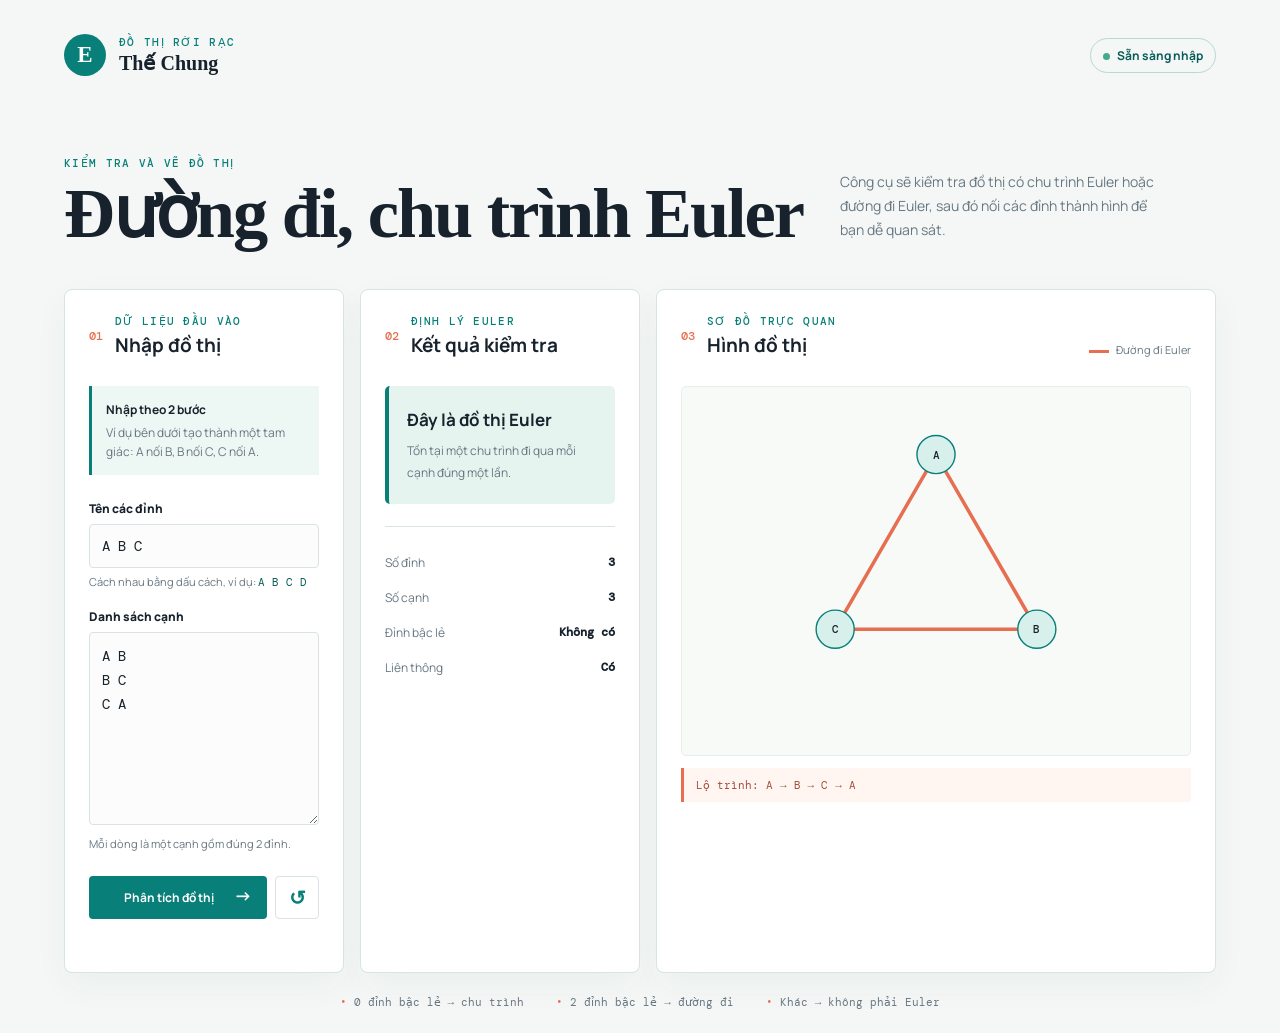
==== TRR/index.html @ c24512c9 "TRR" ====
<!DOCTYPE html>
<html lang="vi">
<head>
  <meta charset="UTF-8">
  <meta name="viewport" content="width=device-width, initial-scale=1.0">
  <title>Euler Studio</title>
  <link rel="preconnect" href="https://fonts.googleapis.com">
  <link rel="preconnect" href="https://fonts.gstatic.com" crossorigin>
  <link href="https://fonts.googleapis.com/css2?family=DM+Mono:wght@400;500&family=Manrope:wght@400;600;700;800&display=swap" rel="stylesheet">
  <link rel="stylesheet" href="styles.css">
</head>
<body>
  <main class="page-shell">
    <header class="topbar">
      <div class="brand-mark">E</div>
      <div>
        <p class="eyebrow">ĐỒ THỊ RỜI RẠC</p>
        <h1>Thế Chung</h1>
      </div>
      <span class="status-pill"><span class="status-dot"></span> Sẵn sàng nhập</span>
    </header>

    <section class="intro">
      <div>
        <p class="eyebrow">KIỂM TRA VÀ VẼ ĐỒ THỊ</p>
        <h2>Đường đi, chu trình Euler</h2>
      </div>
      <p class="intro-copy">Công cụ sẽ kiểm tra đồ thị có chu trình Euler hoặc đường đi Euler, sau đó nối các đỉnh thành hình để bạn dễ quan sát.</p>
    </section>

    <section class="workspace">
      <aside class="input-panel panel">
        <div class="panel-heading">
          <span class="step-number">01</span>
          <div><p class="eyebrow">DỮ LIỆU ĐẦU VÀO</p><h3>Nhập đồ thị</h3></div>
        </div>
        <div class="guide">
          <strong>Nhập theo 2 bước</strong>
          <p>Ví dụ bên dưới tạo thành một tam giác: A nối B, B nối C, C nối A.</p>
        </div>
        <label for="vertices">Tên các đỉnh</label>
        <input id="vertices" type="text" value="A B C" autocomplete="off">
        <small>Cách nhau bằng dấu cách, ví dụ: <code>A B C D</code></small>

        <label for="edges">Danh sách cạnh</label>
        <textarea id="edges" rows="7" spellcheck="false">A B
B C
C A</textarea>
        <small>Mỗi dòng là một cạnh gồm đúng 2 đỉnh.</small>

        <div class="button-row">
          <button id="analyze" class="primary-button" type="button">Phân tích đồ thị <span>→</span></button>
          <button id="reset" class="icon-button" type="button" aria-label="Đặt lại ví dụ" title="Đặt lại ví dụ">↺</button>
        </div>
        <p id="input-error" class="input-error" role="alert"></p>
      </aside>

      <section class="result-panel panel">
        <div class="panel-heading">
          <span class="step-number">02</span>
          <div><p class="eyebrow">ĐỊNH LÝ EULER</p><h3>Kết quả kiểm tra</h3></div>
        </div>
        <div id="result" class="result-empty">
          <span class="result-icon">?</span>
          <p>Nhập dữ liệu rồi bấm <strong>Phân tích đồ thị</strong>.</p>
        </div>
        <div id="details" class="details hidden"></div>
      </section>

      <section class="visual-panel panel">
        <div class="visual-heading">
          <div class="panel-heading">
            <span class="step-number">03</span>
            <div><p class="eyebrow">SƠ ĐỒ TRỰC QUAN</p><h3>Hình đồ thị</h3></div>
          </div>
          <div class="legend"><span class="legend-line"></span> Đường đi Euler</div>
        </div>
        <div class="canvas-wrap">
          <svg id="graph" viewBox="0 0 720 460" role="img" aria-label="Hình đồ thị sẽ xuất hiện ở đây"></svg>
          <div id="canvas-empty" class="canvas-empty">Hình đồ thị sẽ xuất hiện ở đây</div>
        </div>
        <div id="trail" class="trail-box hidden"></div>
      </section>
    </section>

    <footer><span>0 đỉnh bậc lẻ → chu trình</span><span>2 đỉnh bậc lẻ → đường đi</span><span>Khác → không phải Euler</span></footer>
  </main>
  <script src="app.js"></script>
</body>
</html>
---- TRR/styles.css ----
:root {
  --ink: #18222d;
  --muted: #687782;
  --line: #d9e2e4;
  --paper: #f4f7f5;
  --panel: #ffffff;
  --teal: #087f78;
  --teal-dark: #075b59;
  --coral: #e76f51;
  --yellow: #f4c95d;
}

* { box-sizing: border-box; }
body { margin: 0; color: var(--ink); background: var(--paper); font-family: "Manrope", sans-serif; }
.page-shell { max-width: 1440px; margin: auto; padding: 34px 5vw 24px; }
.topbar { display: flex; align-items: center; gap: 13px; }
.brand-mark { width: 42px; height: 42px; display: grid; place-items: center; color: white; background: var(--teal); font: 800 23px Georgia, serif; border-radius: 50%; }
.eyebrow { margin: 0; color: var(--teal); font: 500 11px "DM Mono", monospace; letter-spacing: 1.3px; }
h1 { margin: 2px 0 0; font: 800 20px Georgia, serif; }
.status-pill { margin-left: auto; padding: 8px 12px; color: var(--teal-dark); border: 1px solid #b8d8d3; border-radius: 20px; font-size: 12px; font-weight: 700; }
.status-dot { display: inline-block; width: 7px; height: 7px; margin-right: 5px; background: #43aa8b; border-radius: 50%; }
.intro { display: flex; align-items: end; justify-content: space-between; gap: 32px; padding: 80px 0 42px; }
.intro h2 { margin: 10px 0 0; font: 800 clamp(42px, 5.5vw, 78px)/.95 Georgia, serif; letter-spacing: -2px; }
.intro h2 em { color: var(--teal); font-style: normal; }
.intro-copy { max-width: 330px; margin: 0 4% 5px 0; color: var(--muted); font-size: 14px; line-height: 1.7; }
.workspace { display: grid; grid-template-columns: minmax(240px, .8fr) minmax(250px, .8fr) minmax(380px, 1.6fr); gap: 16px; }
.panel { min-height: 530px; padding: 24px; background: var(--panel); border: 1px solid var(--line); border-radius: 8px; box-shadow: 0 12px 35px rgba(27, 58, 60, .045); }
.panel-heading { display: flex; align-items: center; gap: 12px; margin-bottom: 28px; }
.step-number { color: var(--coral); font: 500 12px "DM Mono", monospace; }
h3 { margin: 4px 0 0; font-size: 19px; }
.guide { padding: 14px; margin-bottom: 25px; background: #edf7f4; border-left: 3px solid var(--teal); font-size: 12px; line-height: 1.6; }
.guide p { margin: 4px 0 0; color: var(--muted); }
label { display: block; margin: 17px 0 7px; font-size: 12px; font-weight: 800; }
input, textarea { width: 100%; padding: 12px; color: var(--ink); background: #fbfcfb; border: 1px solid var(--line); border-radius: 4px; font: 14px "DM Mono", monospace; outline: none; }
input:focus, textarea:focus { border-color: var(--teal); box-shadow: 0 0 0 3px rgba(8, 127, 120, .1); }
textarea { resize: vertical; line-height: 1.7; }
small { display: block; margin-top: 6px; color: var(--muted); font-size: 11px; line-height: 1.5; }
code { color: var(--teal-dark); font-family: "DM Mono", monospace; }
.button-row { display: flex; gap: 8px; margin-top: 24px; }
button { cursor: pointer; font: 700 12px "Manrope", sans-serif; }
.primary-button { flex: 1; padding: 13px 15px; color: white; background: var(--teal); border: 0; border-radius: 4px; }
.primary-button:hover { background: var(--teal-dark); }
.primary-button span { float: right; font-size: 18px; line-height: 12px; }
.icon-button { width: 44px; color: var(--teal); background: white; border: 1px solid var(--line); border-radius: 4px; font-size: 20px; }
.input-error { min-height: 17px; margin: 12px 0 0; color: #bc4535; font-size: 12px; }
.result-empty { display: grid; place-items: center; min-height: 230px; color: var(--muted); text-align: center; font-size: 13px; }
.result-icon { display: grid; place-items: center; width: 48px; height: 48px; margin-bottom: 14px; color: var(--teal); border: 1px solid #a9d2cb; border-radius: 50%; font: 700 22px Georgia, serif; }
.result-empty p { max-width: 190px; line-height: 1.6; }
.result-empty strong { color: var(--teal-dark); }
.result-banner { padding: 22px 18px; border-radius: 5px; }
.result-banner.circuit { background: #e6f4ef; border-left: 4px solid var(--teal); }
.result-banner.path { background: #fff5db; border-left: 4px solid var(--yellow); }
.result-banner.none { background: #fff0ed; border-left: 4px solid var(--coral); }
.result-banner strong { display: block; margin-bottom: 7px; font-size: 17px; }
.result-banner span { color: var(--muted); font-size: 12px; line-height: 1.5; }
.details { margin-top: 22px; padding-top: 18px; border-top: 1px solid var(--line); }
.detail-row { display: flex; justify-content: space-between; gap: 10px; padding: 9px 0; color: var(--muted); font-size: 12px; }
.detail-row strong { color: var(--ink); font-family: "DM Mono", monospace; text-align: right; }
.hidden { display: none !important; }
.visual-panel { min-width: 0; }
.visual-heading { display: flex; justify-content: space-between; gap: 10px; }
.legend { align-self: center; color: var(--muted); font-size: 11px; white-space: nowrap; }
.legend-line { display: inline-block; width: 20px; margin-right: 5px; border-top: 3px solid var(--coral); vertical-align: middle; }
.canvas-wrap { position: relative; height: 370px; background: #f8faf8; border: 1px solid #e7eeee; border-radius: 5px; }
#graph { width: 100%; height: 100%; }
.canvas-empty { position: absolute; inset: 0; display: grid; place-items: center; color: #a0afb0; font-size: 12px; }
.trail-box { padding: 10px 12px; margin-top: 12px; background: #fff5f1; border-left: 3px solid var(--coral); color: #a64d3c; font: 11px "DM Mono", monospace; overflow-wrap: anywhere; }
footer { display: flex; justify-content: center; gap: 32px; padding: 22px 0 0; color: var(--muted); font: 11px "DM Mono", monospace; }
footer span::before { content: "•"; margin-right: 7px; color: var(--coral); }
@media (max-width: 1050px) { .workspace { grid-template-columns: 1fr 1fr; } .visual-panel { grid-column: 1 / -1; } }
@media (max-width: 650px) { .page-shell { padding: 24px 18px; } .intro { display: block; padding: 55px 0 30px; } .intro-copy { margin-top: 24px; } .workspace { display: block; } .panel { min-height: auto; margin-bottom: 14px; } .visual-panel { min-height: 480px; } footer { display: block; line-height: 2.2; } }
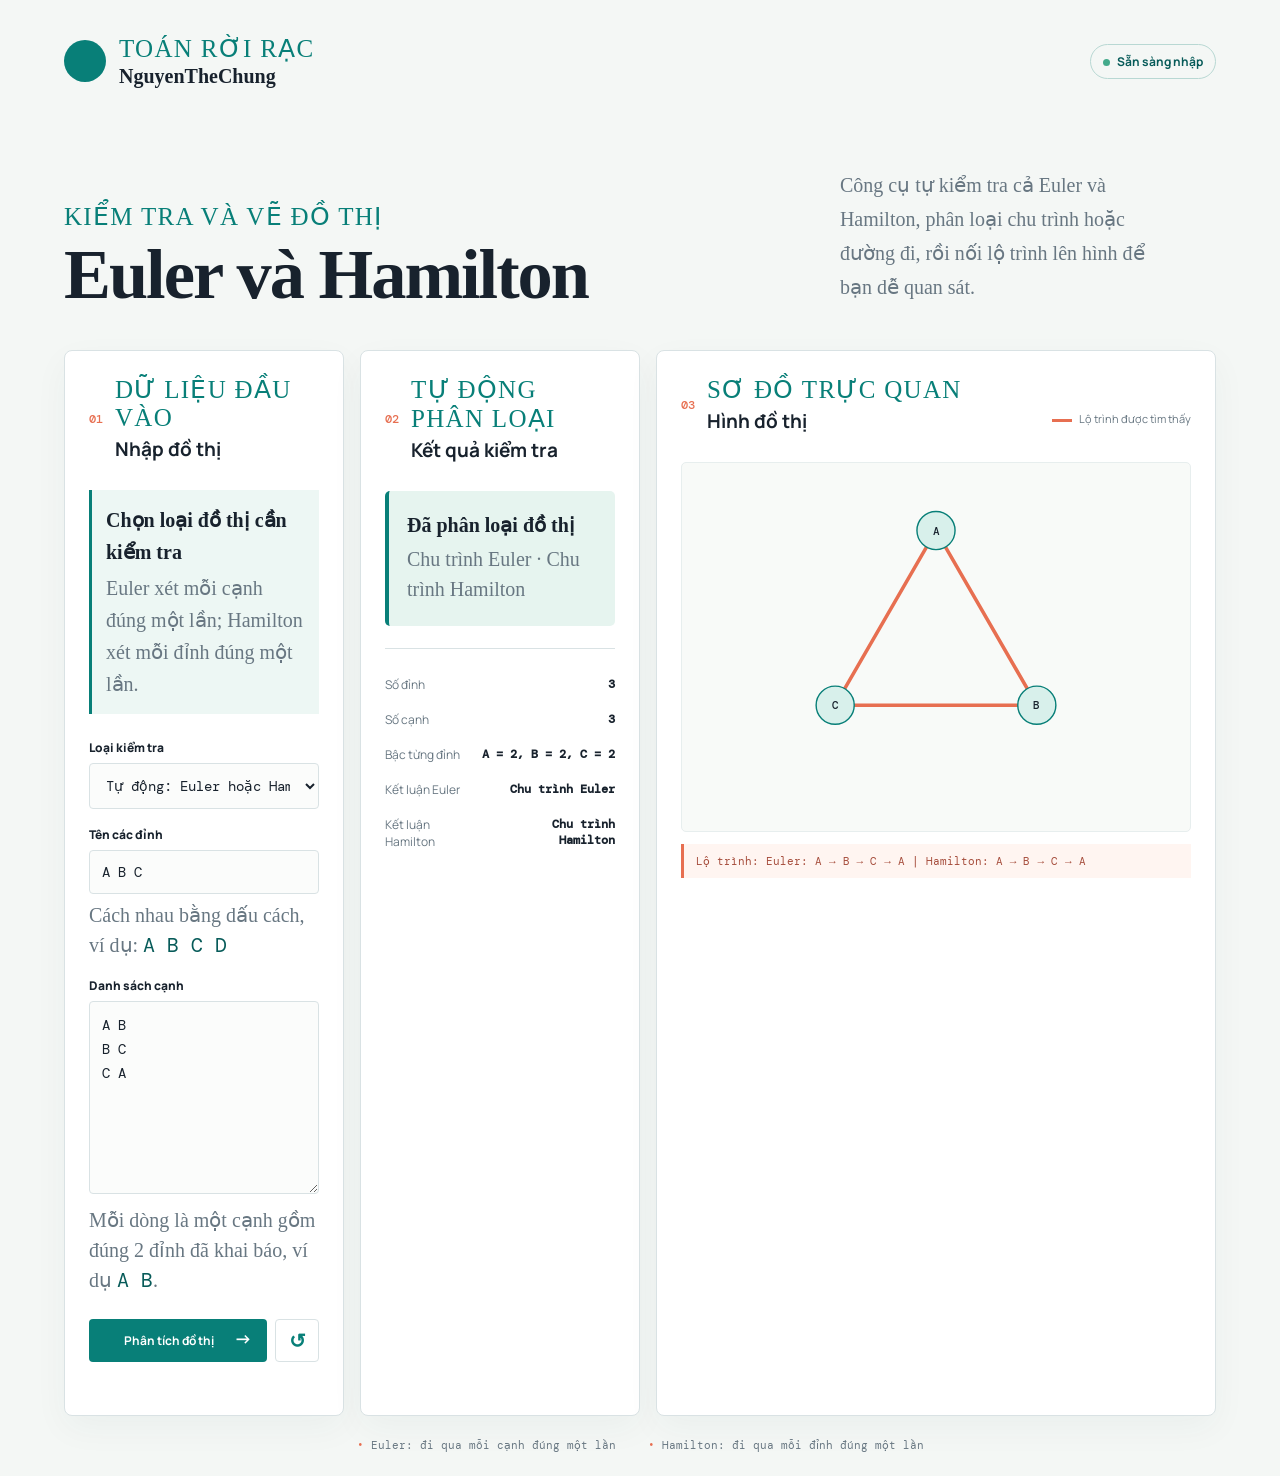
==== commit 244d7115: "Update TRR" ====
--- a/TRR/index.html
+++ b/TRR/index.html
@@ -3,7 +3,7 @@
 <head>
   <meta charset="UTF-8">
   <meta name="viewport" content="width=device-width, initial-scale=1.0">
-  <title>Euler Studio</title>
+  <title>Euler & Hamilton Studio</title>
   <link rel="preconnect" href="https://fonts.googleapis.com">
   <link rel="preconnect" href="https://fonts.gstatic.com" crossorigin>
   <link href="https://fonts.googleapis.com/css2?family=DM+Mono:wght@400;500&family=Manrope:wght@400;600;700;800&display=swap" rel="stylesheet">
@@ -12,10 +12,10 @@
 <body>
   <main class="page-shell">
     <header class="topbar">
-      <div class="brand-mark">E</div>
+      <div class="brand-mark"></div>
       <div>
-        <p class="eyebrow">ĐỒ THỊ RỜI RẠC</p>
-        <h1>Thế Chung</h1>
+        <p class="eyebrow">TOÁN RỜI RẠC</p>
+        <h1>NguyenTheChung</h1>
       </div>
       <span class="status-pill"><span class="status-dot"></span> Sẵn sàng nhập</span>
     </header>
@@ -23,9 +23,9 @@
     <section class="intro">
       <div>
         <p class="eyebrow">KIỂM TRA VÀ VẼ ĐỒ THỊ</p>
-        <h2>Đường đi, chu trình Euler</h2>
+        <h2>Euler và Hamilton</h2>
       </div>
-      <p class="intro-copy">Công cụ sẽ kiểm tra đồ thị có chu trình Euler hoặc đường đi Euler, sau đó nối các đỉnh thành hình để bạn dễ quan sát.</p>
+      <p class="intro-copy">Công cụ tự kiểm tra cả Euler và Hamilton, phân loại chu trình hoặc đường đi, rồi nối lộ trình lên hình để bạn dễ quan sát.</p>
     </section>
 
     <section class="workspace">
@@ -35,9 +35,15 @@
           <div><p class="eyebrow">DỮ LIỆU ĐẦU VÀO</p><h3>Nhập đồ thị</h3></div>
         </div>
         <div class="guide">
-          <strong>Nhập theo 2 bước</strong>
-          <p>Ví dụ bên dưới tạo thành một tam giác: A nối B, B nối C, C nối A.</p>
+          <strong>Chọn loại đồ thị cần kiểm tra</strong>
+          <p>Euler xét mỗi cạnh đúng một lần; Hamilton xét mỗi đỉnh đúng một lần.</p>
         </div>
+        <label for="graph-type">Loại kiểm tra</label>
+        <select id="graph-type">
+          <option value="auto" selected>Tự động: Euler hoặc Hamilton</option>
+          <option value="euler">Euler / Hierholzer</option>
+          <option value="hamilton">Hamilton</option>
+        </select>
         <label for="vertices">Tên các đỉnh</label>
         <input id="vertices" type="text" value="A B C" autocomplete="off">
         <small>Cách nhau bằng dấu cách, ví dụ: <code>A B C D</code></small>
@@ -46,7 +52,7 @@
         <textarea id="edges" rows="7" spellcheck="false">A B
 B C
 C A</textarea>
-        <small>Mỗi dòng là một cạnh gồm đúng 2 đỉnh.</small>
+        <small>Mỗi dòng là một cạnh gồm đúng 2 đỉnh đã khai báo, ví dụ <code>A B</code>.</small>
 
         <div class="button-row">
           <button id="analyze" class="primary-button" type="button">Phân tích đồ thị <span>→</span></button>
@@ -58,7 +64,7 @@
       <section class="result-panel panel">
         <div class="panel-heading">
           <span class="step-number">02</span>
-          <div><p class="eyebrow">ĐỊNH LÝ EULER</p><h3>Kết quả kiểm tra</h3></div>
+          <div><p id="result-eyebrow" class="eyebrow">TỰ ĐỘNG PHÂN LOẠI</p><h3>Kết quả kiểm tra</h3></div>
         </div>
         <div id="result" class="result-empty">
           <span class="result-icon">?</span>
@@ -73,7 +79,7 @@
             <span class="step-number">03</span>
             <div><p class="eyebrow">SƠ ĐỒ TRỰC QUAN</p><h3>Hình đồ thị</h3></div>
           </div>
-          <div class="legend"><span class="legend-line"></span> Đường đi Euler</div>
+          <div id="legend-text" class="legend"><span class="legend-line"></span> Lộ trình</div>
         </div>
         <div class="canvas-wrap">
           <svg id="graph" viewBox="0 0 720 460" role="img" aria-label="Hình đồ thị sẽ xuất hiện ở đây"></svg>
@@ -83,7 +89,7 @@
       </section>
     </section>
 
-    <footer><span>0 đỉnh bậc lẻ → chu trình</span><span>2 đỉnh bậc lẻ → đường đi</span><span>Khác → không phải Euler</span></footer>
+    <footer id="footer-guide"><span>Euler: đi qua mỗi cạnh đúng một lần</span><span>Hamilton: đi qua mỗi đỉnh đúng một lần</span></footer>
   </main>
   <script src="app.js"></script>
 </body>
--- a/TRR/styles.css
+++ b/TRR/styles.css
@@ -15,26 +15,26 @@
 .page-shell { max-width: 1440px; margin: auto; padding: 34px 5vw 24px; }
 .topbar { display: flex; align-items: center; gap: 13px; }
 .brand-mark { width: 42px; height: 42px; display: grid; place-items: center; color: white; background: var(--teal); font: 800 23px Georgia, serif; border-radius: 50%; }
-.eyebrow { margin: 0; color: var(--teal); font: 500 11px "DM Mono", monospace; letter-spacing: 1.3px; }
+.eyebrow { margin: 0; color: var(--teal); font: 500 25px "DM Mono", monospace; letter-spacing: 1.3px;font-family: "New Roman", "Times New Roman", serif; }
 h1 { margin: 2px 0 0; font: 800 20px Georgia, serif; }
 .status-pill { margin-left: auto; padding: 8px 12px; color: var(--teal-dark); border: 1px solid #b8d8d3; border-radius: 20px; font-size: 12px; font-weight: 700; }
 .status-dot { display: inline-block; width: 7px; height: 7px; margin-right: 5px; background: #43aa8b; border-radius: 50%; }
 .intro { display: flex; align-items: end; justify-content: space-between; gap: 32px; padding: 80px 0 42px; }
 .intro h2 { margin: 10px 0 0; font: 800 clamp(42px, 5.5vw, 78px)/.95 Georgia, serif; letter-spacing: -2px; }
 .intro h2 em { color: var(--teal); font-style: normal; }
-.intro-copy { max-width: 330px; margin: 0 4% 5px 0; color: var(--muted); font-size: 14px; line-height: 1.7; }
+.intro-copy { max-width: 330px; margin: 0 4% 4px 0; color: var(--muted); font-size: 20px; line-height: 1.7;font-family: "New Roman", "Times New Roman", serif; }
 .workspace { display: grid; grid-template-columns: minmax(240px, .8fr) minmax(250px, .8fr) minmax(380px, 1.6fr); gap: 16px; }
 .panel { min-height: 530px; padding: 24px; background: var(--panel); border: 1px solid var(--line); border-radius: 8px; box-shadow: 0 12px 35px rgba(27, 58, 60, .045); }
 .panel-heading { display: flex; align-items: center; gap: 12px; margin-bottom: 28px; }
 .step-number { color: var(--coral); font: 500 12px "DM Mono", monospace; }
 h3 { margin: 4px 0 0; font-size: 19px; }
-.guide { padding: 14px; margin-bottom: 25px; background: #edf7f4; border-left: 3px solid var(--teal); font-size: 12px; line-height: 1.6; }
+.guide { padding: 14px; margin-bottom: 25px; background: #edf7f4; border-left: 3px solid var(--teal); font-size: 20px; line-height: 1.6;font-family: "New Roman", "Times New Roman", serif; }
 .guide p { margin: 4px 0 0; color: var(--muted); }
 label { display: block; margin: 17px 0 7px; font-size: 12px; font-weight: 800; }
-input, textarea { width: 100%; padding: 12px; color: var(--ink); background: #fbfcfb; border: 1px solid var(--line); border-radius: 4px; font: 14px "DM Mono", monospace; outline: none; }
-input:focus, textarea:focus { border-color: var(--teal); box-shadow: 0 0 0 3px rgba(8, 127, 120, .1); }
+input, textarea, select { width: 100%; padding: 12px; color: var(--ink); background: #fbfcfb; border: 1px solid var(--line); border-radius: 4px; font: 14px "DM Mono", monospace; outline: none; }
+input:focus, textarea:focus, select:focus { border-color: var(--teal); box-shadow: 0 0 0 3px rgba(8, 127, 120, .1); }
 textarea { resize: vertical; line-height: 1.7; }
-small { display: block; margin-top: 6px; color: var(--muted); font-size: 11px; line-height: 1.5; }
+small { display: block; margin-top: 6px; color: var(--muted); font-size: 20px; line-height: 1.5;font-family: 'Times New Roman', Times, serif; }
 code { color: var(--teal-dark); font-family: "DM Mono", monospace; }
 .button-row { display: flex; gap: 8px; margin-top: 24px; }
 button { cursor: pointer; font: 700 12px "Manrope", sans-serif; }
@@ -47,12 +47,12 @@
 .result-icon { display: grid; place-items: center; width: 48px; height: 48px; margin-bottom: 14px; color: var(--teal); border: 1px solid #a9d2cb; border-radius: 50%; font: 700 22px Georgia, serif; }
 .result-empty p { max-width: 190px; line-height: 1.6; }
 .result-empty strong { color: var(--teal-dark); }
-.result-banner { padding: 22px 18px; border-radius: 5px; }
+.result-banner { padding: 22px 18px; border-radius: 5px;font-family: "New Roman", "Times New Roman", serif; }
 .result-banner.circuit { background: #e6f4ef; border-left: 4px solid var(--teal); }
 .result-banner.path { background: #fff5db; border-left: 4px solid var(--yellow); }
 .result-banner.none { background: #fff0ed; border-left: 4px solid var(--coral); }
-.result-banner strong { display: block; margin-bottom: 7px; font-size: 17px; }
-.result-banner span { color: var(--muted); font-size: 12px; line-height: 1.5; }
+.result-banner strong { display: block; margin-bottom: 7px; font-size: 20px; }
+.result-banner span { color: var(--muted); font-size: 20px; line-height: 1.5; }
 .details { margin-top: 22px; padding-top: 18px; border-top: 1px solid var(--line); }
 .detail-row { display: flex; justify-content: space-between; gap: 10px; padding: 9px 0; color: var(--muted); font-size: 12px; }
 .detail-row strong { color: var(--ink); font-family: "DM Mono", monospace; text-align: right; }
